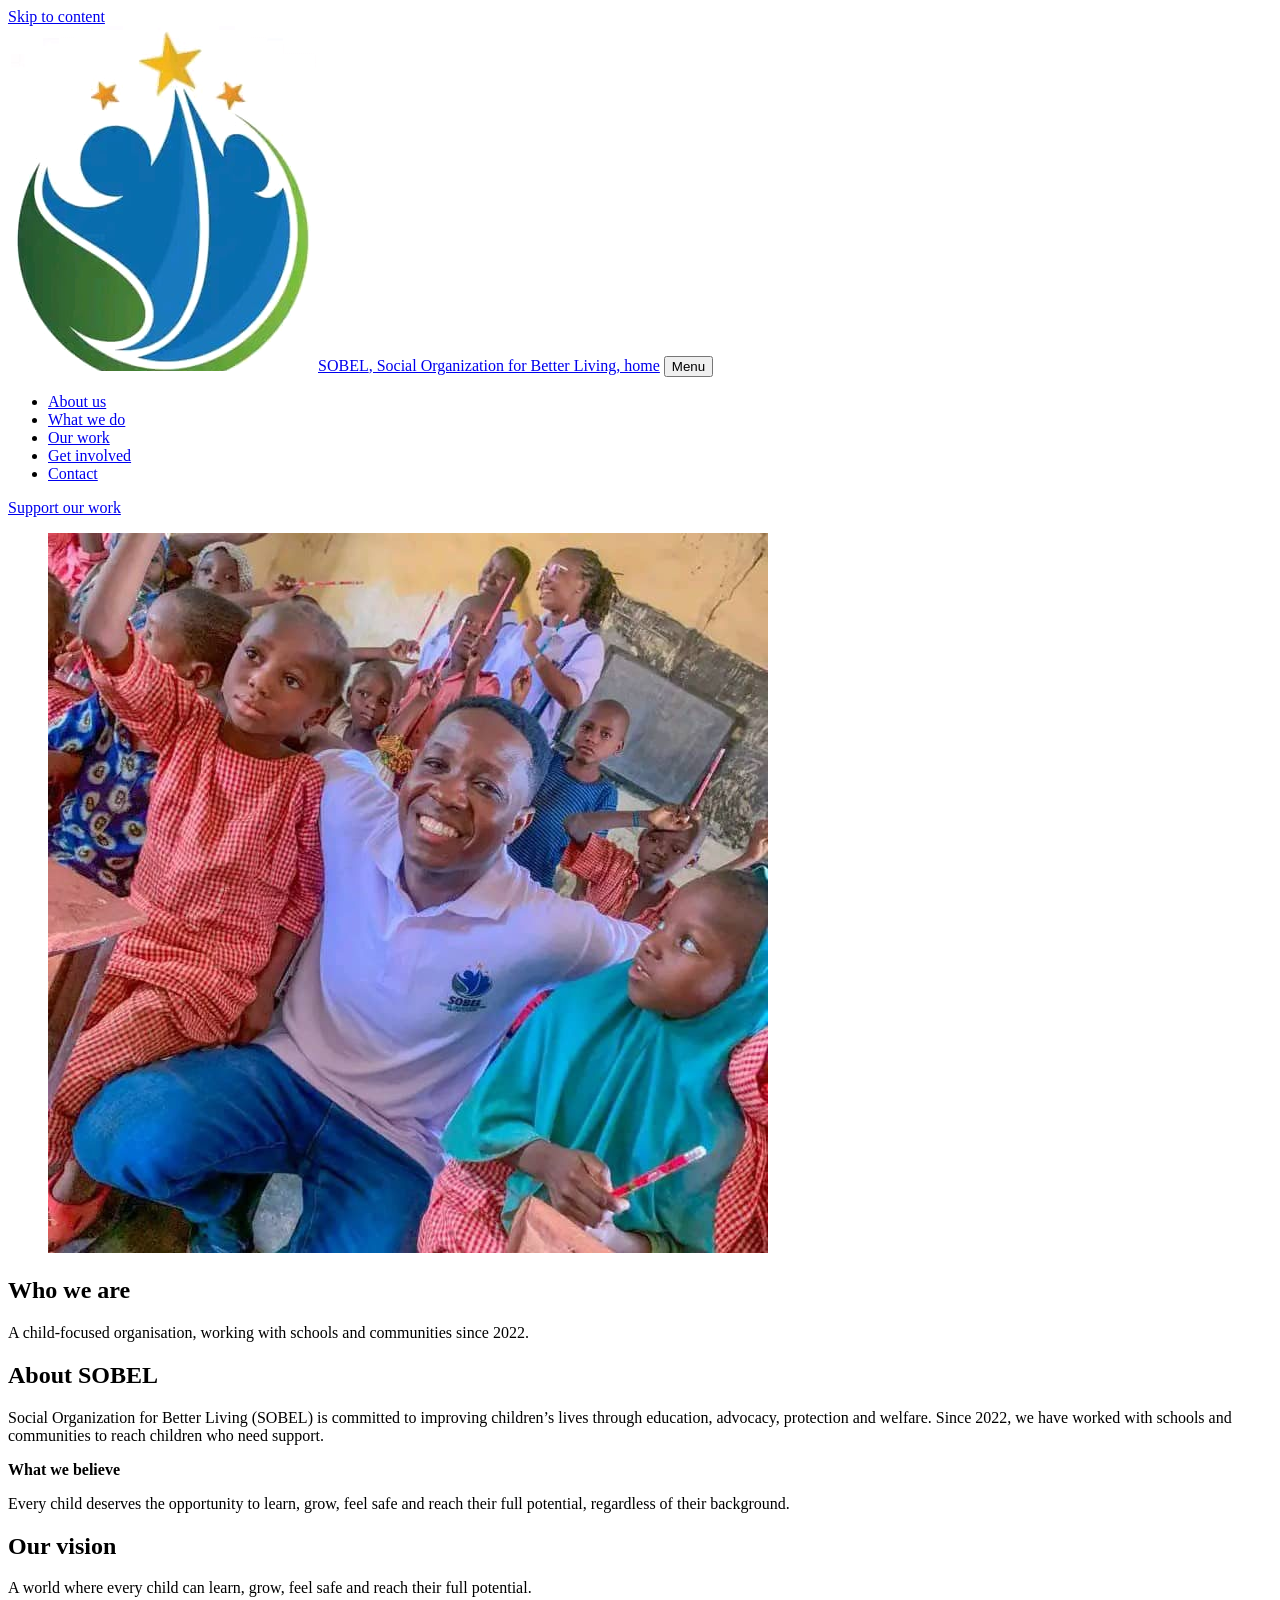
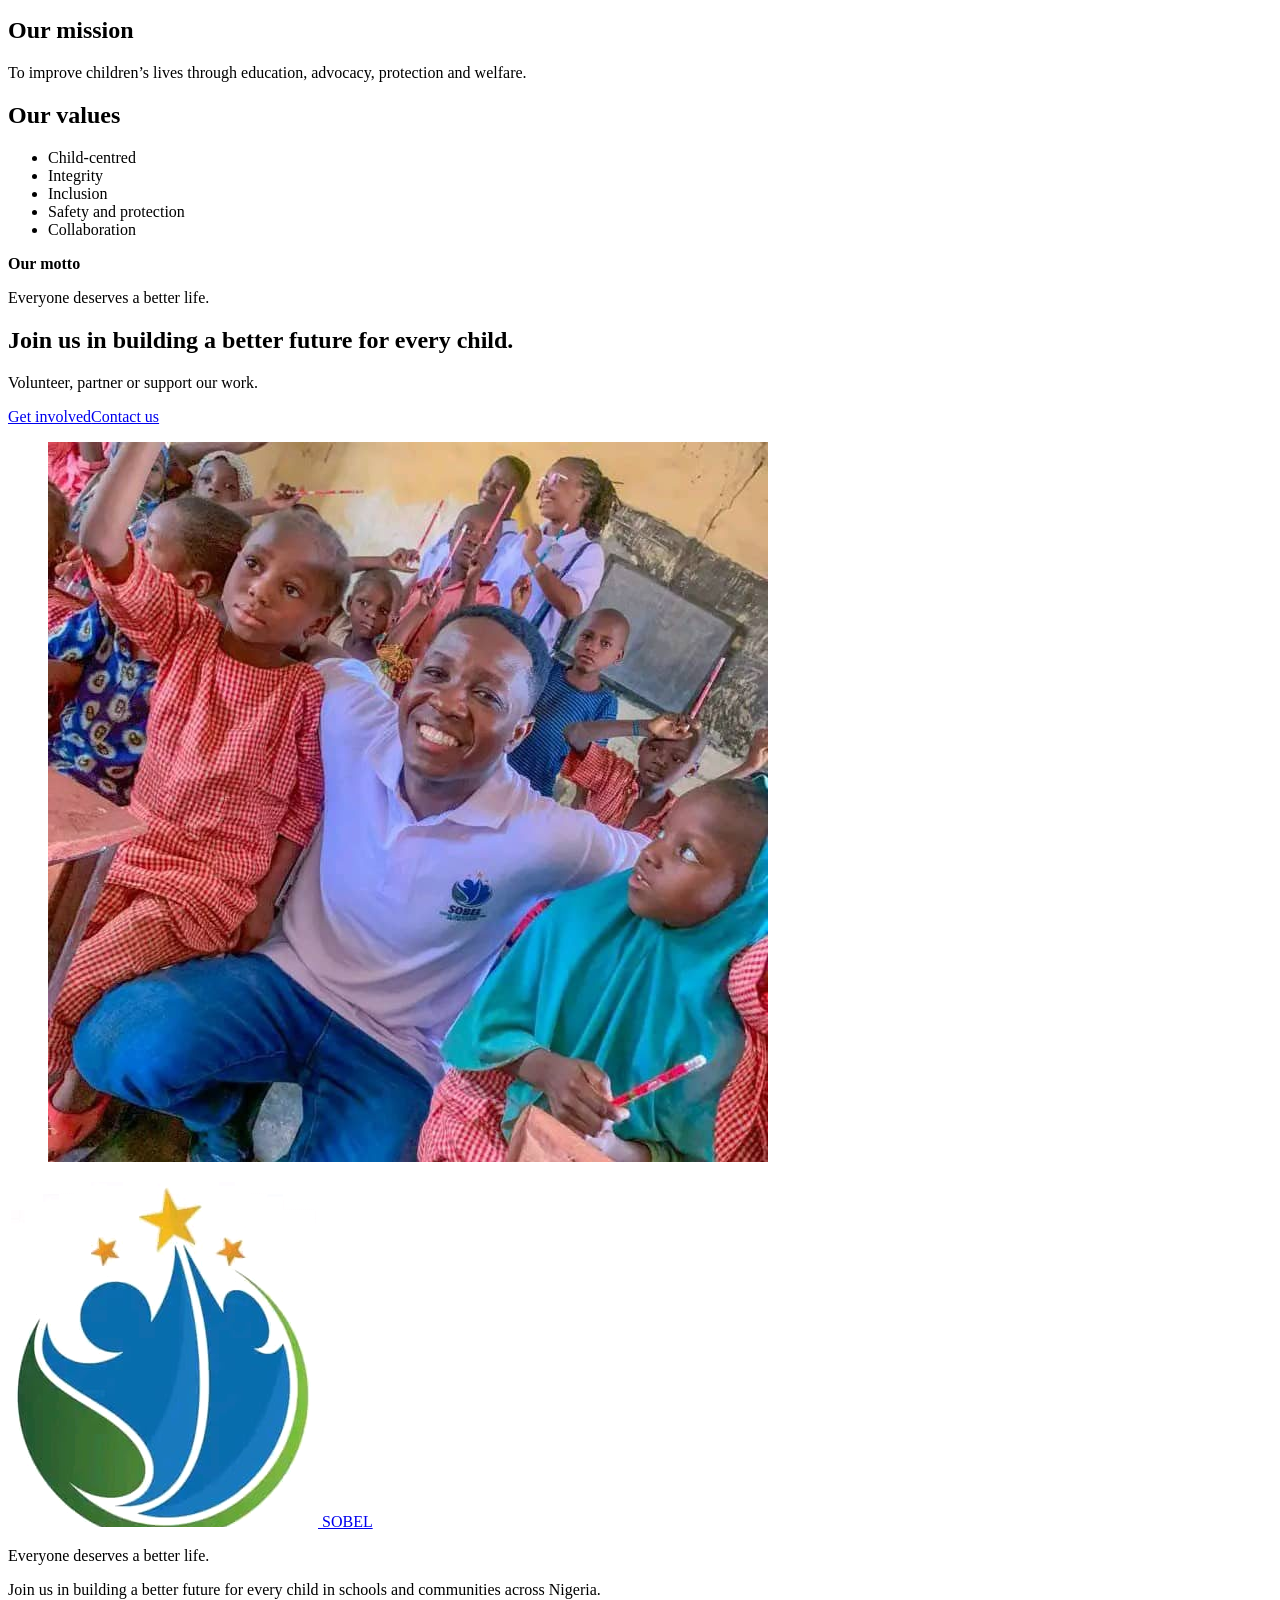
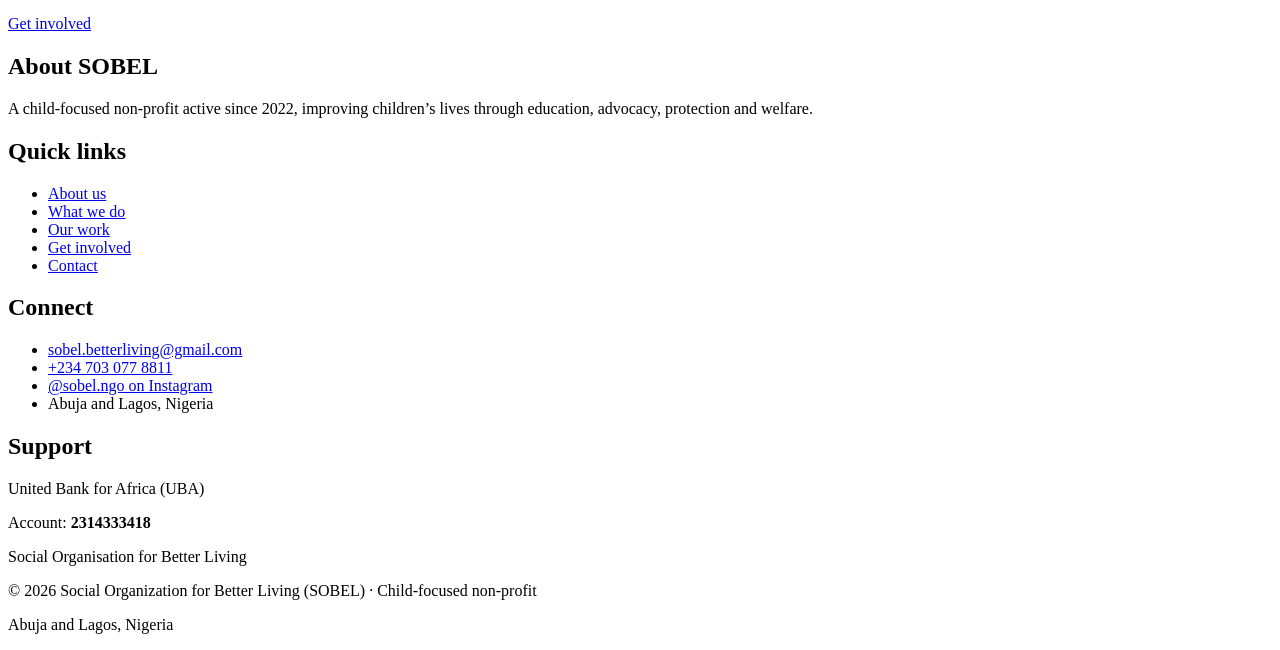
==== about.html @ 2f4adda0 "feat: add core pages (About, What We Do, Our Work)" ====
<!doctype html>
<html lang="en-NG">
<head>
<meta charset="utf-8">
<meta name="viewport" content="width=device-width, initial-scale=1">
<title>About us | SOBEL</title>
<meta name="description" content="Social Organization for Better Living (SOBEL) is a child-focused organisation working with schools and communities in Nigeria since 2022.">
<meta name="theme-color" content="#0B4F8A">
<meta property="og:title" content="About us | SOBEL">
<meta property="og:description" content="Social Organization for Better Living (SOBEL) is a child-focused organisation working with schools and communities in Nigeria since 2022.">
<meta property="og:image" content="assets/img/class-group.jpg">
<link rel="icon" type="image/png" href="assets/img/favicon.png">
<link rel="preconnect" href="https://fonts.googleapis.com">
<link rel="preconnect" href="https://fonts.gstatic.com" crossorigin>
<link rel="stylesheet" href="https://fonts.googleapis.com/css2?family=Montserrat:wght@700;800&family=Poppins:wght@400;500;600&display=swap">
<link rel="stylesheet" href="css/site.css">
<script>document.documentElement.classList.add('js');</script>
</head>
<body>
<a class="skip" href="#main">Skip to content</a>
<header class="site-head">
  <div class="site-head__inner">
    <a class="brand" href="index.html"><img src="assets/img/sobel-mark.png" width="310" height="345" alt=""><span>SOBEL</span><span class="visually-hidden">, Social Organization for Better Living, home</span></a>
    <button class="nav-toggle" type="button" aria-expanded="false" aria-controls="site-nav">Menu</button>
    <nav class="nav" id="site-nav" aria-label="Main">
      <ul><li><a href="about.html" aria-current="page">About us</a></li><li><a href="what-we-do.html">What we do</a></li><li><a href="our-work.html">Our work</a></li><li><a href="get-involved.html">Get involved</a></li><li><a href="contact.html">Contact</a></li></ul>
      <a class="btn btn--small" href="get-involved.html#give">Support our work</a>
    </nav>
  </div>
</header>
<main id="main">
  <section class="frame page-hero page-hero--photo" aria-labelledby="page-h">
    <figure class="page-hero__bg" data-slot="volunteer-pencils"><img src="assets/img/volunteer-pencils.jpg" width="720" height="720" alt="A smiling SOBEL volunteer crouches among pupils holding up pencils in their classroom" style="object-position: 50% 35%" fetchpriority="high"></figure>
    <div class="page-hero__inner">
      <h1 id="page-h">Who we are</h1>
      <p class="lead">A child-focused organisation, working with schools and communities since 2022.</p>
    </div>
  </section>

  <section class="section" aria-labelledby="intro-h">
    <div class="container">
      <h2 id="intro-h" class="visually-hidden">About SOBEL</h2>
      <p class="glow" data-glow>Social Organization for Better Living (SOBEL) is committed to improving children’s lives through education, advocacy, protection and welfare. Since 2022, we have worked with schools and communities to reach children who need support.</p>
    </div>
  </section>

  <section class="frame frame--navy section" aria-labelledby="believe-h">
    <div class="container stack-lg">
      <h2 id="believe-h" class="center" style="font-size: var(--text-title); letter-spacing: 0">What we believe</h2>
      <p class="glow center" data-glow>Every child deserves the opportunity to learn, grow, feel safe and reach their full potential, regardless of their background.</p>
    </div>
  </section>

  <section class="section--tight" aria-label="Vision and mission">
    <div class="frame pair">
      <div class="is-teal"><h2>Our vision</h2><p>A world where every child can learn, grow, feel safe and reach their full potential.</p></div>
      <div class="is-navy"><h2>Our mission</h2><p>To improve children’s lives through education, advocacy, protection and welfare.</p></div>
    </div>
  </section>

  <section class="section" aria-labelledby="values-h">
    <div class="container center">
      <h2 id="values-h">Our values</h2>
      <ul class="values">
        <li>Child-centred</li><li>Integrity</li><li>Inclusion</li><li>Safety and protection</li><li>Collaboration</li>
      </ul>
    </div>
  </section>

  <section class="section" aria-labelledby="motto-h">
    <div class="container stack-lg">
      <h2 id="motto-h" class="center" style="font-size: var(--text-title); letter-spacing: 0">Our motto</h2>
      <p class="glow glow--xl center" data-glow>Everyone deserves a better life.</p>
    </div>
  </section>

  <section class="section--tight" aria-labelledby="join-h">
    <div class="frame frame--white together">
      <div class="together__text">
        <div>
          <h2 id="join-h">Join us in building a better future for every child.</h2>
          <p>Volunteer, partner or support our work.</p>
        </div>
        <div class="actions"><a class="btn" href="get-involved.html">Get involved</a><a class="btn btn--quiet" href="contact.html">Contact us</a></div>
      </div>
      <figure class="together__photo" data-slot="volunteer-pencils"><img src="assets/img/volunteer-pencils.jpg" width="720" height="720" alt="A smiling SOBEL volunteer crouches among pupils holding up pencils in their classroom" style="object-position: 50% 40%" loading="lazy"></figure>
    </div>
  </section>
</main>
<footer class="site-foot">
  <div class="container site-foot__inner">
    <div class="foot__top">
      <div class="foot__brand">
        <a class="brand brand--foot" href="index.html">
          <img src="assets/img/sobel-mark.png" width="310" height="345" alt="" loading="lazy">
          <span>SOBEL</span>
        </a>
        <p class="foot__motto">Everyone deserves a better life.</p>
      </div>
      <div class="foot__cta">
        <p>Join us in building a better future for every child in schools and communities across Nigeria.</p>
        <a class="btn btn--small" href="get-involved.html">Get involved</a>
      </div>
    </div>

    <div class="foot__grid">
      <div class="foot__col">
        <h2>About SOBEL</h2>
        <p>A child-focused non-profit active since 2022, improving children’s lives through education, advocacy, protection and welfare.</p>
      </div>
      <div class="foot__col">
        <h2>Quick links</h2>
        <ul>
          <li><a href="about.html">About us</a></li>
          <li><a href="what-we-do.html">What we do</a></li>
          <li><a href="our-work.html">Our work</a></li>
          <li><a href="get-involved.html">Get involved</a></li>
          <li><a href="contact.html">Contact</a></li>
        </ul>
      </div>
      <div class="foot__col">
        <h2>Connect</h2>
        <ul>
          <li><a href="mailto:sobel.betterliving@gmail.com">sobel.betterliving@gmail.com</a></li>
          <li><a href="https://wa.me/2347030778811">+234 703 077 8811</a></li>
          <li><a href="https://www.instagram.com/sobel.ngo/">@sobel.ngo on Instagram</a></li>
          <li>Abuja and Lagos, Nigeria</li>
        </ul>
      </div>
      <div class="foot__col">
        <h2>Support</h2>
        <p>United Bank for Africa (UBA)</p>
        <p>Account: <strong>2314333418</strong></p>
        <p>Social Organisation for Better Living</p>
      </div>
    </div>

    <div class="foot__bottom">
      <p>© 2026 Social Organization for Better Living (SOBEL) · Child-focused non-profit</p>
      <p>Abuja and Lagos, Nigeria</p>
    </div>
  </div>
</footer>
<script src="js/site.js"></script>
</body>
</html>
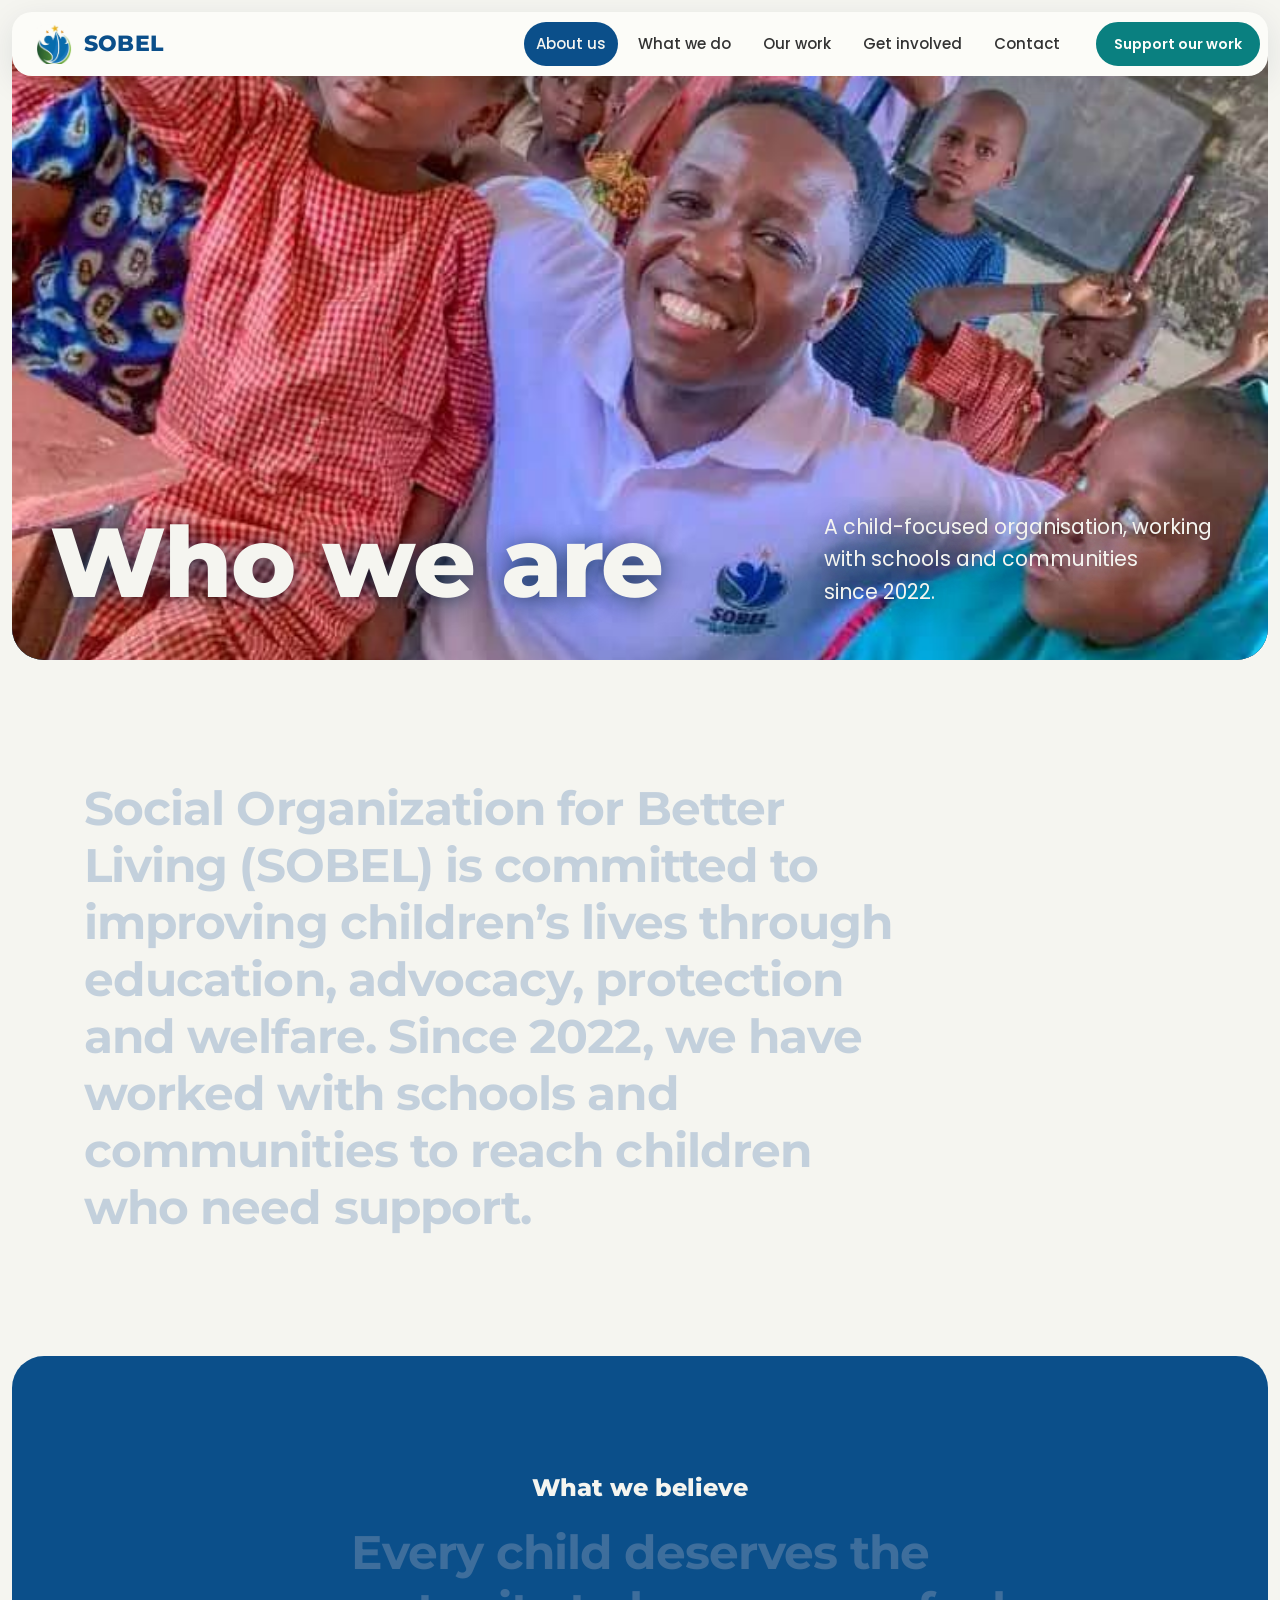
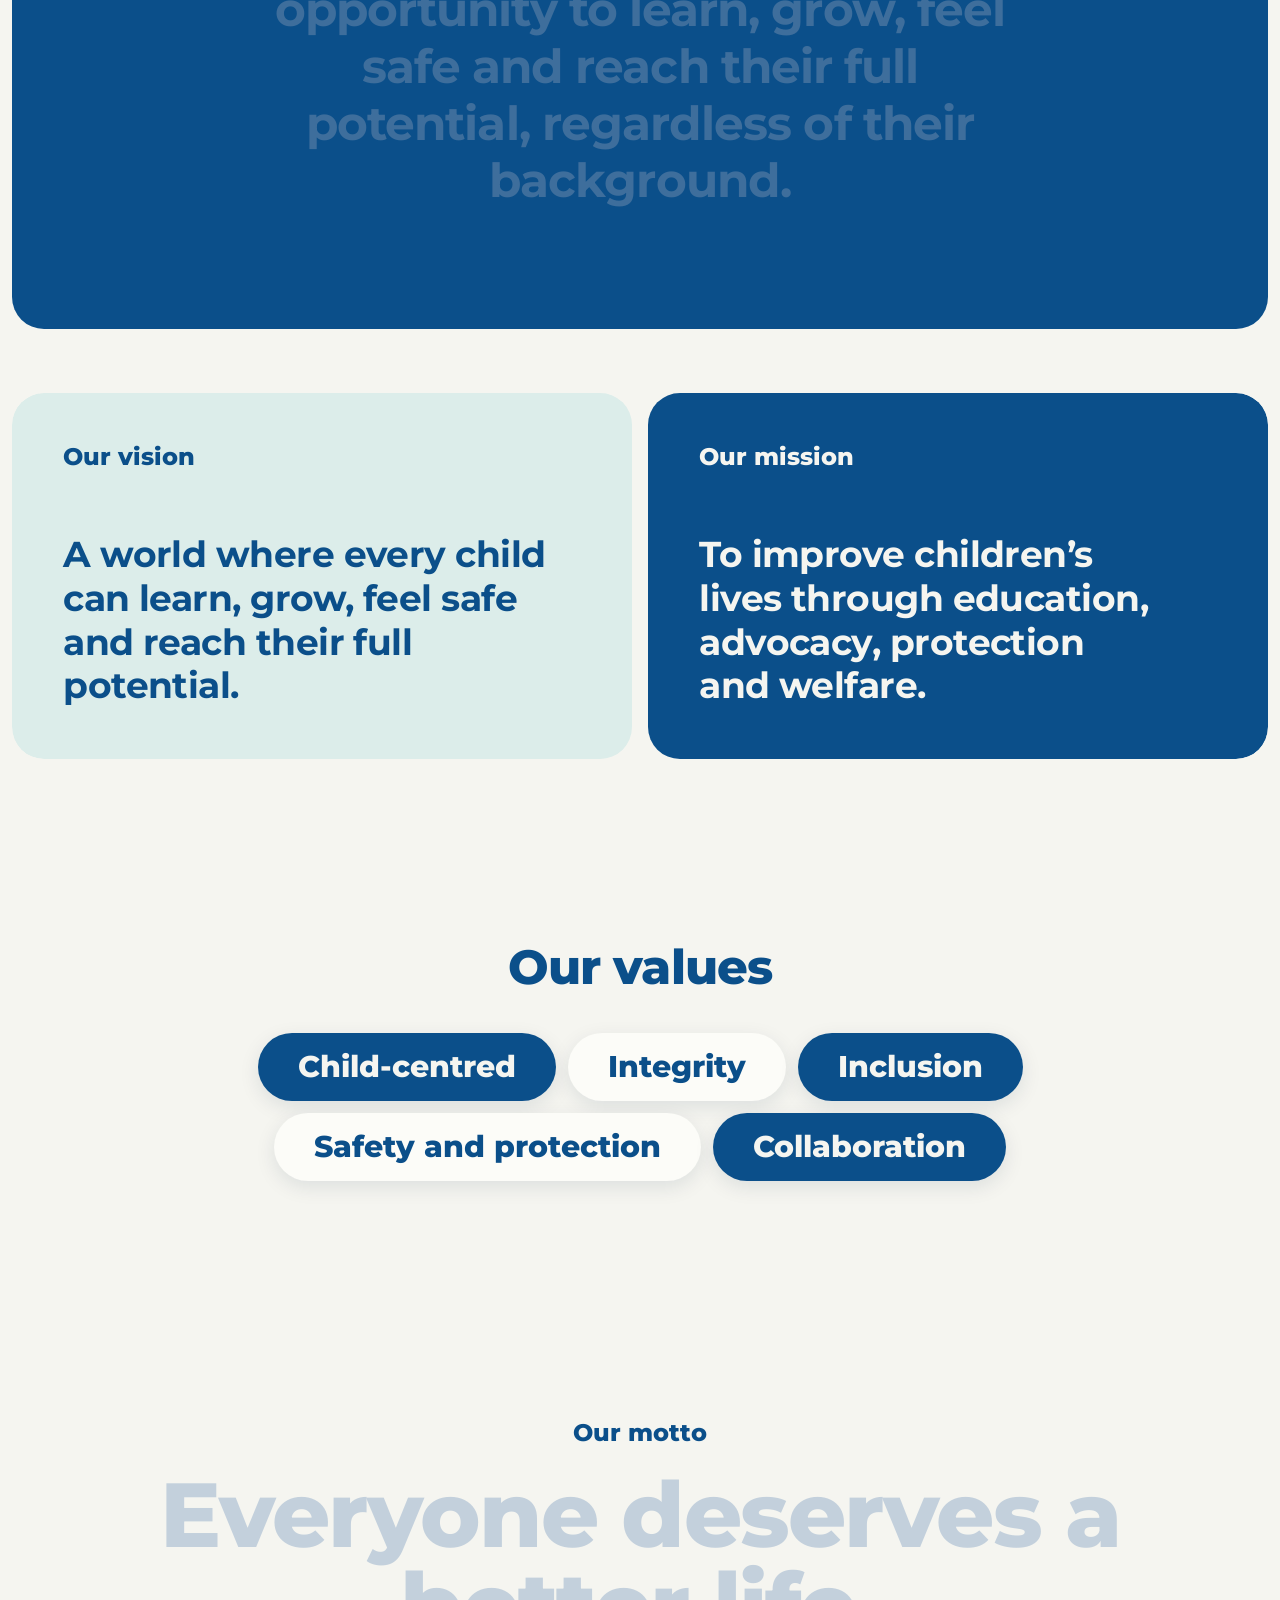
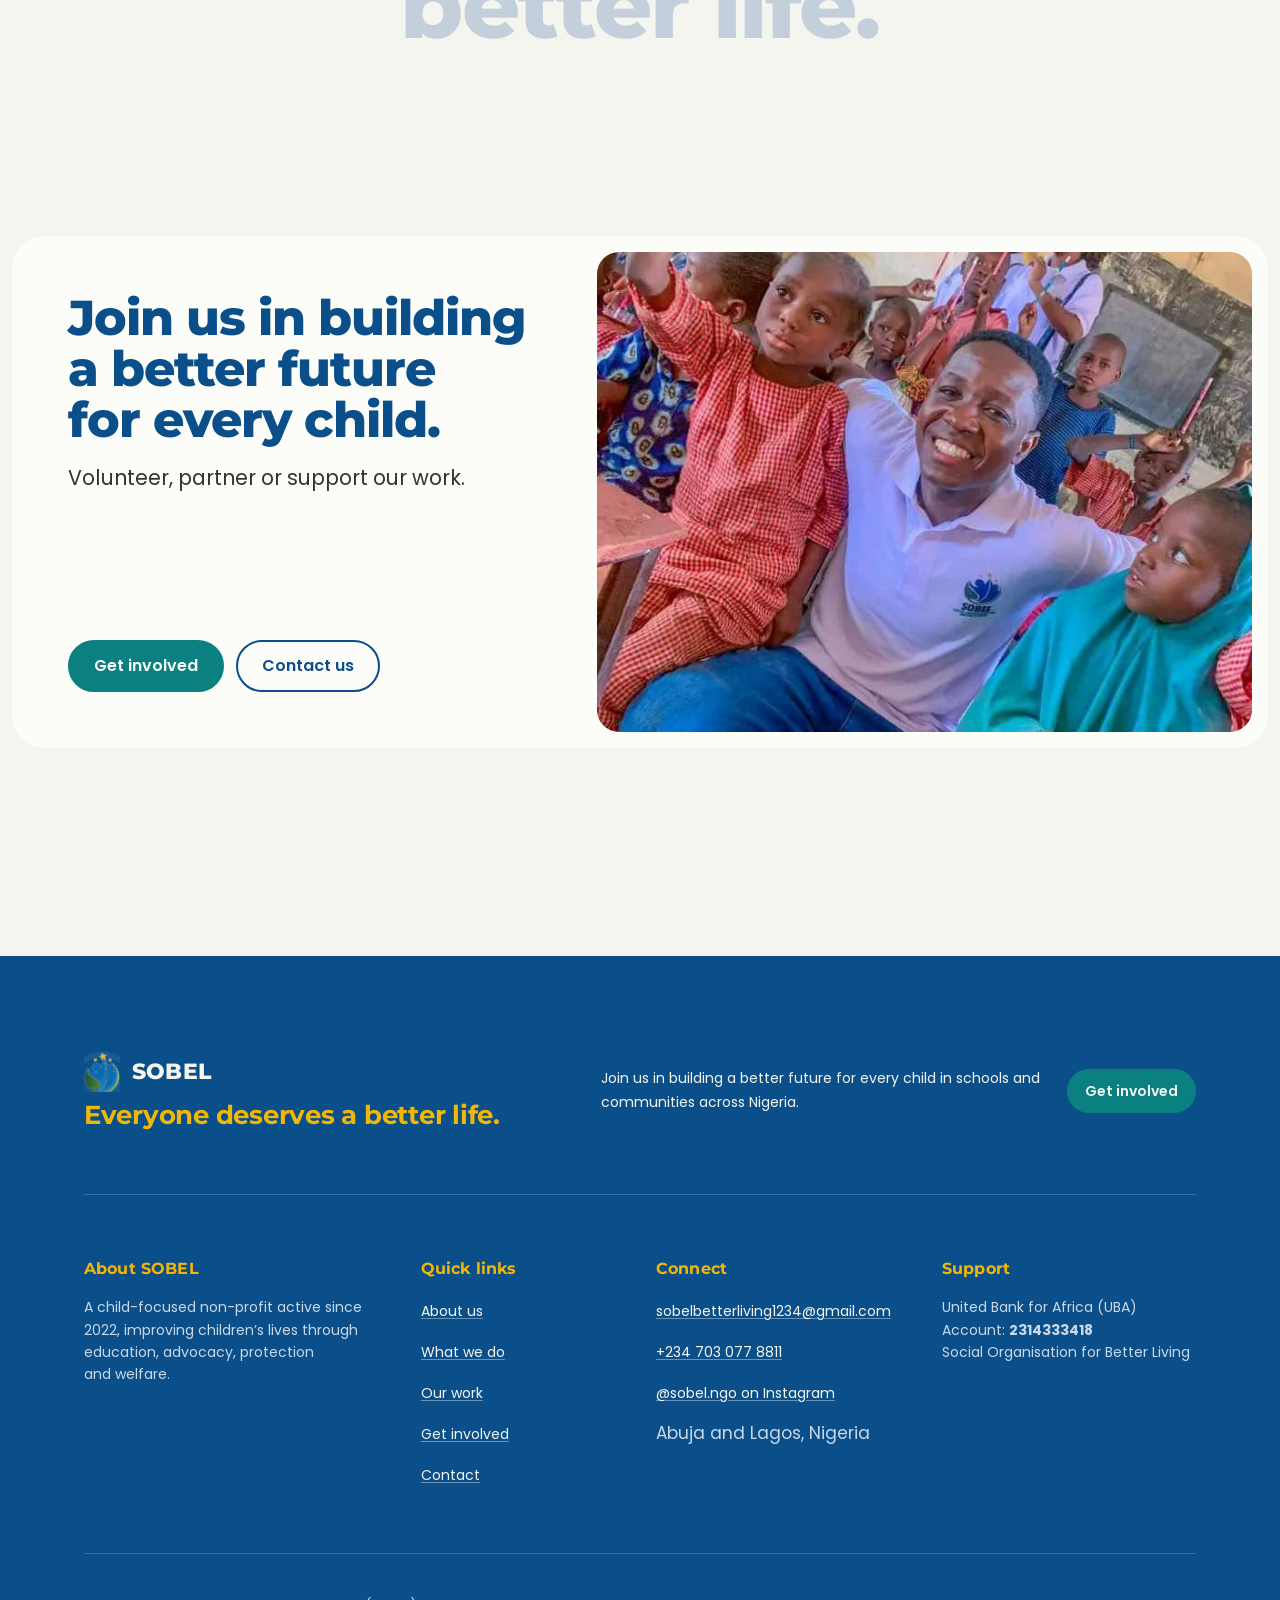
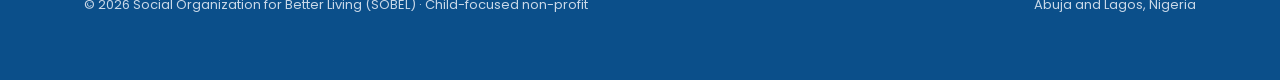
==== commit a4d3dd6d: "chore: update organization contact email to sobelbetterliving1234@gmail.com" ====
--- a/about.html
+++ b/about.html
@@ -121,7 +121,7 @@
       <div class="foot__col">
         <h2>Connect</h2>
         <ul>
-          <li><a href="mailto:sobel.betterliving@gmail.com">sobel.betterliving@gmail.com</a></li>
+          <li><a href="mailto:sobelbetterliving1234@gmail.com">sobelbetterliving1234@gmail.com</a></li>
           <li><a href="https://wa.me/2347030778811">+234 703 077 8811</a></li>
           <li><a href="https://www.instagram.com/sobel.ngo/">@sobel.ngo on Instagram</a></li>
           <li>Abuja and Lagos, Nigeria</li>
--- a/css/site.css
+++ b/css/site.css
@@ -0,0 +1,407 @@
+/* Hallmark · shape: framed panels, a full-bleed photo hero under a giant SOBEL wordmark, after conwest.com · genre: editorial · theme: custom · brand: SOBEL (supplied by the client) · job: join · idea: "The children SOBEL serves, framed in big rounded panels, with SOBEL's words lighting up as you read them." · vibe: "warm, hopeful, bold, rounded panels, words that light up"
+ * paper: #F5F5F0 cream (client) · accent: #0A8080 teal (client) · heads: #0B4F8A navy (client) · display: Montserrat 800 (client) · body: Poppins 400 (client) · hero: the class photograph edge to edge in a rounded frame, the SOBEL wordmark across its top, the motto stacked bottom left with its sentence and two actions · nav: floating glass pill, logo mark and wordmark, five links, one teal action · footer: navy, contacts and links over the SOBEL wordmark set the full width · imagery: the client's own outreach photographs · signature: the motto and belief lighting up word by word as you scroll, and photo cards rising over the four areas of work
+ * axes: light/grotesk-heavy/chromatic-teal · posture: brand-locked · contrast: pass · fold: pass · v2.0.0 */
+/* Hallmark · pre-emit critique: P3 H4 E3 S4 R3 V4 · weakest: E, motion now carries the page; every moving piece has a still fallback under reduced motion and without script */
+/* waive 42: the client's content pack fixes six pages, so the nav carries five links and one action · waive 65: cream ground is the client's supplied brand colour · waive fonts: Montserrat and Poppins are the client's supplied brand faces · waive reveal-count: the client asked for conwest.com's scroll motion, so the page has a word reveal and a parallax rise */
+@import url("./tokens.css");
+@import url("./base.css");
+
+/* ---------- Intro loading animation: spelling SOBEL ---------- */
+.intro-curtain { position: fixed; inset: 0; z-index: var(--z-modal, 9999); display: flex; align-items: center; justify-content: center; background: var(--color-head); color: var(--color-cream-on-navy); opacity: 1; visibility: visible; cursor: pointer; animation: introCurtainDismiss 0.45s var(--ease-out) 1.5s forwards; }
+.intro-curtain.is-done { opacity: 0 !important; visibility: hidden !important; pointer-events: none !important; transition: opacity var(--dur-short) var(--ease-out), visibility var(--dur-short) var(--ease-out); }
+.intro-curtain__content { text-align: center; padding: var(--space-lg); width: 100%; max-width: 640px; margin-inline: auto; }
+.intro-curtain__mark { width: min(85vw, 560px); margin-inline: auto; }
+.intro-wordmark { display: block; width: 100%; height: auto; overflow: visible; color: var(--color-cream-on-navy); }
+.intro-wordmark text { font-family: var(--font-display); font-weight: 800; font-size: 100px; letter-spacing: -3px; fill: currentColor; }
+.intro-letter { opacity: 0; animation: introSpell 0.28s var(--ease-out) forwards; animation-delay: calc(0.08s + var(--i) * 0.14s); }
+.intro-curtain__motto { margin-top: var(--space-md); font-family: var(--font-body); font-weight: 500; font-size: clamp(0.95rem, 1.1vw + 0.5rem, 1.25rem); line-height: 1.4; color: var(--color-gold); letter-spacing: 0.02em; opacity: 0; transform: translateY(8px); animation: introFade 0.45s var(--ease-out) forwards; animation-delay: 0.88s; }
+.intro-curtain__line { width: 44px; height: 3px; margin: var(--space-md) auto 0; background: var(--color-accent); border-radius: var(--radius-pill); opacity: 0; transform: scaleX(0); animation: introLine 0.4s var(--ease-out) forwards; animation-delay: 1.02s; }
+@keyframes introSpell { to { opacity: 1; } }
+@keyframes introFade { to { opacity: 1; transform: translateY(0); } }
+@keyframes introLine { to { opacity: 1; transform: scaleX(1); } }
+@keyframes introCurtainDismiss { 0% { opacity: 1; visibility: visible; } 99% { opacity: 0; visibility: visible; } 100% { opacity: 0; visibility: hidden; pointer-events: none; } }
+@media (prefers-reduced-motion: reduce) { .intro-curtain { display: none !important; } }
+html:not(.js) .intro-curtain { display: none !important; }
+
+/* ---------- Base ---------- */
+body { font-size: 1.0625rem; line-height: 1.7; }
+h1, h2, h3 { color: var(--color-head); font-weight: 800; letter-spacing: var(--tracking-display); line-height: 1.04; }
+h1 { font-size: var(--text-display); }
+h2 { font-size: var(--text-section); }
+h3 { font-size: var(--text-title); letter-spacing: -0.01em; line-height: 1.2; }
+.lead { font-size: var(--text-lead); line-height: 1.6; max-width: 40ch; }
+.muted { color: var(--color-muted); }
+a { color: var(--color-head); }
+a:hover { color: var(--color-accent-2); }
+main { display: block; }
+.section { padding-block: var(--section-gap-s); }
+.section--tight { padding-block: var(--space-2xl); }
+.stack > * + * { margin-top: var(--space-md); }
+.stack-lg > * + * { margin-top: var(--space-lg); }
+.center { text-align: center; margin-inline: auto; }
+
+/* A framed panel: inset from the screen edge, big rounded corners */
+.frame { margin-inline: var(--frame); border-radius: var(--radius-panel); overflow: hidden; position: relative; }
+.frame--navy { background: var(--color-head); color: var(--color-cream-on-navy); }
+.frame--teal { background: var(--color-teal-panel); }
+.frame--white { background: var(--color-paper-2); }
+.frame--navy h1, .frame--navy h2, .frame--navy h3 { color: var(--color-cream-on-navy); }
+.frame--navy p { color: var(--color-soft-on-navy); }
+
+/* ---------- Skip link ---------- */
+.skip { position: absolute; left: var(--space-md); top: calc(-1 * var(--space-3xl)); z-index: var(--z-toast); padding: var(--space-xs) var(--space-md); background: var(--color-head); color: var(--color-paper); border-radius: 8px; }
+.skip:focus-visible { top: var(--space-md); }
+
+/* ---------- Buttons ---------- */
+.btn { display: inline-flex; align-items: center; justify-content: center; gap: var(--space-xs); min-height: 52px; padding: 0 var(--space-lg); border: 2px solid var(--color-accent); border-radius: var(--radius-pill); background: var(--color-accent); color: var(--color-accent-ink); font: 600 var(--text-md)/1 var(--font-body); white-space: nowrap; text-decoration: none; cursor: pointer; transition: background-color var(--dur-short) var(--ease-out), border-color var(--dur-short) var(--ease-out), color var(--dur-short) var(--ease-out), transform var(--dur-micro) var(--ease-out); }
+.btn:hover { background: var(--color-accent-2); border-color: var(--color-accent-2); color: var(--color-accent-ink); }
+.btn:active { transform: translateY(1px); }
+.btn:focus-visible { outline: 3px solid var(--color-focus); outline-offset: 3px; }
+.btn:disabled, .btn[aria-disabled="true"] { opacity: 0.55; cursor: not-allowed; transform: none; }
+.btn[aria-busy="true"] { cursor: progress; }
+.btn--quiet { background: transparent; color: var(--color-head); border-color: var(--color-head); }
+.btn--quiet:hover { background: var(--color-head); border-color: var(--color-head); color: var(--color-paper); }
+.btn--light { background: transparent; color: var(--color-cream-on-navy); border-color: var(--color-cream-on-navy); }
+.btn--light:hover { background: var(--color-cream-on-navy); border-color: var(--color-cream-on-navy); color: var(--color-head); }
+.frame--navy .btn:focus-visible, .hero .btn:focus-visible, .page-hero .btn:focus-visible { outline-color: var(--color-gold); }
+.btn--small { min-height: 44px; padding: 0 var(--space-md); font-size: var(--text-sm); }
+.actions { display: flex; flex-wrap: wrap; gap: var(--space-sm); }
+
+.link { font-weight: 600; color: var(--color-head); text-decoration: underline; text-decoration-color: var(--color-accent); text-decoration-thickness: 2px; text-underline-offset: 0.3em; transition: color var(--dur-short) var(--ease-out); }
+.link:hover { color: var(--color-accent-2); }
+.link:focus-visible { outline: 3px solid var(--color-focus); outline-offset: 3px; border-radius: 4px; }
+.frame--navy .link { color: var(--color-cream-on-navy); text-decoration-color: var(--color-gold); }
+.frame--navy .link:hover { color: var(--color-gold); }
+.frame--navy .link:focus-visible { outline-color: var(--color-gold); }
+
+/* ---------- Chips ---------- */
+.chips { display: flex; flex-wrap: wrap; gap: var(--space-xs); margin: 0; padding: 0; list-style: none; }
+.chips li { display: inline-flex; align-items: center; min-height: 30px; padding: 0 var(--space-sm); border-radius: var(--radius-pill); background: var(--color-chip); color: var(--color-head); font-size: var(--text-xs); font-weight: 500; line-height: 1; }
+.chips li.is-now { background: var(--color-gold); color: var(--color-head); font-weight: 600; }
+.chips--line li { background: transparent; border: 1px solid currentColor; color: inherit; }
+
+/* ---------- Floating nav ---------- */
+.site-head { position: fixed; top: var(--frame); left: var(--frame); right: var(--frame); z-index: var(--z-sticky-nav); }
+.site-head__inner { display: flex; align-items: center; justify-content: space-between; gap: var(--space-md); max-width: calc(var(--container) + 2 * var(--space-lg)); margin-inline: auto; min-height: var(--nav-h); padding: var(--space-xs) var(--space-xs) var(--space-xs) var(--space-lg); background: var(--color-paper-2); border-radius: 20px; box-shadow: 0 8px 30px var(--color-shadow); }
+.brand { display: inline-flex; align-items: center; gap: var(--space-sm); text-decoration: none; color: var(--color-head); border-radius: 8px; }
+.brand img { width: 36px; height: auto; }
+.brand span { font: 800 1.375rem/1 var(--font-display); letter-spacing: 0.01em; }
+.brand:hover { color: var(--color-head); }
+.brand:focus-visible { outline: 3px solid var(--color-focus); outline-offset: 4px; }
+.nav-toggle { display: none; min-height: 44px; padding: 0 var(--space-md); border: 0; border-radius: var(--radius-pill); background: var(--color-head); color: var(--color-paper); font: 600 var(--text-sm)/1 var(--font-body); cursor: pointer; transition: background-color var(--dur-short) var(--ease-out); }
+.nav-toggle:hover { background: var(--color-head-2); }
+.nav-toggle:active { transform: translateY(1px); }
+.nav-toggle:focus-visible { outline: 3px solid var(--color-focus); outline-offset: 3px; }
+.nav { display: flex; align-items: center; gap: var(--space-lg); }
+.nav ul { display: flex; gap: var(--space-xs); margin: 0; padding: 0; list-style: none; }
+.nav ul a { display: inline-flex; align-items: center; min-height: 44px; padding: 0 var(--space-sm); border-radius: var(--radius-pill); font-size: 0.9375rem; font-weight: 500; color: var(--color-ink); text-decoration: none; transition: background-color var(--dur-short) var(--ease-out), color var(--dur-short) var(--ease-out); }
+.nav ul a:hover { background: var(--color-paper-3); color: var(--color-head); }
+.nav a[aria-current="page"] { background: var(--color-head); color: var(--color-paper); }
+.nav ul a:focus-visible { outline: 3px solid var(--color-focus); outline-offset: 2px; }
+
+@media (max-width: 64rem) {
+  .js .nav-toggle { display: inline-flex; align-items: center; }
+  .site-head__inner { flex-wrap: wrap; padding-left: var(--space-md); }
+  .nav { flex-basis: 100%; flex-direction: column; align-items: stretch; gap: var(--space-md); padding: var(--space-xs) var(--space-xs) var(--space-md); }
+  .nav ul { flex-direction: column; gap: var(--space-2xs); }
+  .nav ul a { display: flex; min-height: 52px; padding: 0 var(--space-md); font: 700 var(--text-xl)/1 var(--font-display); color: var(--color-head); }
+  .js .nav:not(.is-open) { display: none; }
+}
+
+/* ---------- Giant wordmark (SVG text sized to its box) ---------- */
+.wordmark { display: block; width: 100%; height: auto; overflow: visible; }
+.wordmark text { font-family: var(--font-display); font-weight: 800; font-size: 100px; letter-spacing: -3px; fill: currentColor; }
+
+/* ---------- Home hero ---------- */
+.hero { margin-top: calc(var(--frame) + var(--nav-h) + var(--space-sm)); min-height: clamp(520px, 82svh, 800px); display: flex; flex-direction: column; justify-content: flex-end; color: var(--color-cream-on-navy); background: var(--color-head); }
+.hero__bg { position: absolute; inset: 0; margin: 0; }
+.hero__bg img { width: 100%; height: 100%; object-fit: cover; object-position: 50% 60%; }
+.hero::after { content: ""; position: absolute; inset: 0; background: linear-gradient(to top, var(--color-scrim) 0%, var(--color-scrim) 30%, var(--color-scrim-mid) 62%, var(--color-scrim-0) 85%); pointer-events: none; }
+.hero__bottom { position: relative; z-index: var(--z-raised); padding-inline: clamp(var(--space-md), 3vw, var(--space-2xl)); }
+.hero__bottom { display: grid; grid-template-columns: minmax(0, 1fr); gap: var(--space-lg); padding-top: var(--space-3xl); padding-bottom: clamp(var(--space-lg), 4vw, var(--space-2xl)); align-items: end; }
+.hero h1 { color: var(--color-cream-on-navy); font-size: clamp(2.5rem, 4.4vw + 0.6rem, 5rem); line-height: 0.98; }
+.hero h1 span { display: block; }
+.hero .lead { color: var(--color-cream-on-navy); }
+.hero h1, .hero .lead, .page-hero h1, .page-hero .lead { text-shadow: 0 2px 24px var(--color-scrim); }
+.hero__aside { display: flex; flex-direction: column; gap: var(--space-lg); }
+.hero .btn--quiet { background: transparent; color: var(--color-cream-on-navy); border-color: var(--color-cream-on-navy); }
+.hero .btn--quiet:hover { background: var(--color-cream-on-navy); color: var(--color-head); }
+@media (min-width: 60rem) { .hero__bottom { grid-template-columns: minmax(0, 7fr) minmax(0, 4fr); gap: var(--space-2xl); } }
+
+/* ---------- Inner page hero ---------- */
+.page-hero { margin-top: var(--frame); min-height: clamp(460px, 72svh, 720px); display: flex; align-items: flex-end; background: var(--color-head); color: var(--color-cream-on-navy); }
+.page-hero__bg { position: absolute; inset: 0; margin: 0; }
+.page-hero__bg img { width: 100%; height: 100%; object-fit: cover; }
+.page-hero--photo::after { content: ""; position: absolute; inset: 0; background: linear-gradient(to top, var(--color-scrim) 0%, var(--color-scrim-mid) 55%, var(--color-scrim-0) 85%); pointer-events: none; }
+.page-hero__inner { position: relative; z-index: var(--z-raised); width: 100%; padding: calc(var(--nav-h) + var(--space-2xl)) clamp(var(--space-md), 3vw, var(--space-2xl)) clamp(var(--space-lg), 4vw, var(--space-2xl)); display: grid; grid-template-columns: minmax(0, 1fr); gap: var(--space-lg); align-items: end; }
+.page-hero h1 { color: var(--color-cream-on-navy); font-size: clamp(3rem, 7vw + 0.5rem, 7.5rem); line-height: 0.95; }
+.page-hero .lead { color: var(--color-cream-on-navy); }
+@media (min-width: 60rem) { .page-hero__inner { grid-template-columns: minmax(0, 7fr) minmax(0, 4fr); gap: var(--space-2xl); } }
+
+/* ---------- Mobile Header & Hero Adjustments (< 48rem) ---------- */
+@media (max-width: 48rem) {
+  :root {
+    --frame: 8px;
+    --nav-h: 56px;
+  }
+
+  .site-head__inner {
+    border-radius: 16px;
+  }
+  .brand img {
+    width: 30px;
+  }
+  .brand span {
+    font-size: 1.2rem;
+  }
+
+  /* Home hero on mobile: compact, punchy, doesn't overwhelm the viewport */
+  .hero {
+    margin-top: calc(var(--frame) + var(--nav-h) + var(--space-xs));
+    min-height: clamp(380px, 54svh, 480px);
+    border-radius: 20px;
+  }
+  .hero__bottom {
+    padding-top: var(--space-lg);
+    padding-bottom: var(--space-lg);
+    gap: var(--space-md);
+  }
+  .hero h1 {
+    font-size: clamp(1.85rem, 7.5vw, 2.6rem);
+    line-height: 1.05;
+  }
+  .hero .lead {
+    font-size: 0.95rem;
+    line-height: 1.5;
+  }
+  .hero__aside {
+    gap: var(--space-md);
+  }
+  .hero .btn {
+    min-height: 46px;
+    padding: 0 var(--space-md);
+    font-size: var(--text-sm);
+  }
+
+  /* Inner page hero on mobile: elegant, concise, content immediately accessible */
+  .page-hero {
+    min-height: clamp(240px, 32svh, 320px);
+    border-radius: 20px;
+  }
+  .page-hero:not(.page-hero--photo) {
+    min-height: auto;
+  }
+  .page-hero__inner {
+    padding-top: calc(var(--nav-h) + var(--space-md));
+    padding-bottom: var(--space-md);
+    padding-inline: var(--space-md);
+    gap: var(--space-sm);
+  }
+  .page-hero h1 {
+    font-size: clamp(1.75rem, 6.5vw, 2.4rem);
+    line-height: 1.05;
+  }
+  .page-hero .lead {
+    font-size: 0.9375rem;
+    line-height: 1.5;
+  }
+}
+
+/* ---------- Words that light up as you scroll ---------- */
+.glow { font: 700 clamp(1.6rem, 2.4vw + 1rem, 3.4rem)/1.22 var(--font-display); letter-spacing: -0.02em; color: var(--color-head); max-width: 26ch; text-wrap: pretty; }
+.glow--xl { font-size: clamp(2.6rem, 6.5vw + 0.5rem, 7rem); line-height: 1; font-weight: 800; max-width: none; }
+.glow.center { max-width: 24ch; }
+.js .glow[data-glow] .w { color: var(--color-head-dim); transition: color var(--dur-long) var(--ease-out); }
+.js .glow[data-glow] .w.is-lit { color: var(--color-head); }
+.frame--navy .glow { color: var(--color-cream-on-navy); }
+.js .frame--navy .glow[data-glow] .w { color: var(--color-dim-on-navy); }
+.js .frame--navy .glow[data-glow] .w.is-lit { color: var(--color-cream-on-navy); }
+
+/* ---------- Big words with photos rising over them ---------- */
+.rise { position: relative; padding-block: var(--section-gap-s); }
+.rise__words { position: sticky; top: 30svh; margin: 0; padding: 0; list-style: none; text-align: center; }
+.rise__words li { display: inline; font: 800 clamp(2.6rem, 7.5vw + 0.5rem, 8.5rem)/1.02 var(--font-display); letter-spacing: -0.03em; color: var(--color-head); }
+.rise__words li + li::before { content: " "; }
+.rise__words li:nth-child(even) { color: var(--color-accent); }
+.rise__cards { position: relative; z-index: var(--z-raised); display: grid; grid-template-columns: repeat(3, minmax(0, 1fr)); gap: var(--gap-columns); align-items: start; margin-top: var(--space-3xl); }
+.rise__cards figure { margin: 0; aspect-ratio: 3 / 4; border-radius: var(--radius-card); box-shadow: 0 20px 50px var(--color-shadow); will-change: transform; }
+.rise__cards figure:nth-child(2) { margin-top: var(--space-4xl); }
+.rise__cards figure:nth-child(3) { margin-top: var(--space-2xl); }
+@media (max-width: 48rem) { .rise__words { position: static; } .rise__cards { grid-template-columns: repeat(2, minmax(0, 1fr)); margin-top: var(--space-xl); } .rise__cards figure:nth-child(3) { display: none; } .rise__cards figure:nth-child(2) { margin-top: var(--space-2xl); } }
+
+/* ---------- Photo cards (focus areas, ways in) ---------- */
+.cards { display: grid; grid-template-columns: minmax(0, 1fr); gap: var(--space-md); margin: var(--space-xl) 0 0; padding: 0; list-style: none; }
+@media (min-width: 40rem) { .cards { grid-template-columns: repeat(2, minmax(0, 1fr)); } }
+@media (min-width: 72rem) { .cards--4 { grid-template-columns: repeat(4, minmax(0, 1fr)); } }
+.pcard { position: relative; display: flex; flex-direction: column; justify-content: space-between; min-height: 440px; padding: var(--space-md); border-radius: var(--radius-card); overflow: hidden; color: var(--color-cream-on-navy); text-decoration: none; background: var(--color-head); isolation: isolate; }
+.pcard img { position: absolute; inset: 0; width: 100%; height: 100%; object-fit: cover; z-index: -2; }
+.pcard::after { content: ""; position: absolute; inset: 0; z-index: -1; background: linear-gradient(to top, var(--color-scrim) 0%, var(--color-scrim-0) 55%); }
+.pcard__foot { display: flex; align-items: flex-end; justify-content: space-between; gap: var(--space-md); }
+.pcard h3 { color: var(--color-cream-on-navy); font-size: clamp(1.75rem, 1.5vw + 1.1rem, 2.25rem); }
+.pcard p { color: var(--color-cream-on-navy); font-size: var(--text-sm); margin-top: var(--space-2xs); }
+.pcard__go { flex: none; display: grid; place-items: center; width: 44px; height: 44px; border-radius: 50%; background: var(--color-cream-on-navy); color: var(--color-head); transition: background-color var(--dur-short) var(--ease-out), transform var(--dur-short) var(--ease-out); }
+.pcard__go svg { width: 18px; height: 18px; }
+.pcard:hover { color: var(--color-cream-on-navy); box-shadow: 0 16px 40px var(--color-shadow); }
+/* .pcard image stays still */
+.pcard:hover .pcard__go { background: var(--color-gold); transform: translateX(3px); }
+.pcard:focus-visible { outline: 3px solid var(--color-focus); outline-offset: 3px; }
+.pcard:active .pcard__go { transform: translateX(1px); }
+
+/* ---------- Split panel: photo and words ---------- */
+.split { display: grid; grid-template-columns: minmax(0, 1fr); gap: var(--space-xl); padding: clamp(var(--space-md), 3vw, var(--space-2xl)); align-items: center; }
+.split__photo { margin: 0; aspect-ratio: 4 / 5; border-radius: var(--radius-card); }
+.split__text { padding: var(--space-md) 0; }
+.split__text h2 { font-size: var(--text-title); letter-spacing: 0; margin-bottom: var(--space-lg); }
+@media (min-width: 60rem) { .split { grid-template-columns: minmax(0, 5fr) minmax(0, 7fr); gap: var(--space-3xl); } .split--flip .split__photo { order: 2; } .split__text { padding: var(--space-xl) var(--space-xl) var(--space-xl) 0; } .split--flip .split__text { padding: var(--space-xl) 0 var(--space-xl) var(--space-xl); } }
+
+/* ---------- Feature card (current programme) ---------- */
+.feature { padding: clamp(var(--space-lg), 5vw, var(--space-3xl)); min-height: 520px; display: flex; flex-direction: column; justify-content: space-between; gap: var(--space-2xl); }
+.feature h2 { font-size: clamp(2.4rem, 5vw + 0.5rem, 5.5rem); line-height: 0.98; max-width: 14ch; }
+.feature__foot { display: grid; grid-template-columns: minmax(0, 1fr); gap: var(--space-lg); align-items: end; }
+.feature__foot p { font-size: var(--text-lead); max-width: 54ch; }
+@media (min-width: 60rem) { .feature__foot { grid-template-columns: minmax(0, 7fr) minmax(0, 4fr); } }
+
+/* ---------- Work-together card ---------- */
+.together { display: grid; grid-template-columns: minmax(0, 1fr); gap: var(--space-lg); padding: var(--space-md); }
+.together__text { display: flex; flex-direction: column; justify-content: space-between; gap: var(--space-xl); padding: var(--space-lg) var(--space-md); }
+.together__text h2 { font-size: clamp(2rem, 2.6vw + 1rem, 3.5rem); max-width: 16ch; }
+.together__text p { margin-top: var(--space-md); font-size: var(--text-lead); }
+.together__photo { margin: 0; min-height: 320px; border-radius: var(--radius-card); }
+@media (min-width: 60rem) { .together { grid-template-columns: minmax(0, 5fr) minmax(0, 6fr); } .together__text { padding: var(--space-xl); } .together__photo { min-height: 480px; } }
+
+/* ---------- What we do: areas ---------- */
+.areas { display: grid; grid-template-columns: minmax(0, 1fr); gap: var(--space-md); margin: 0; padding: 0; list-style: none; }
+.area { display: flex; flex-direction: column; gap: var(--space-lg); padding: var(--space-md); border-radius: var(--radius-panel); background: var(--color-paper-2); }
+.area figure { margin: 0; aspect-ratio: 16 / 10; border-radius: var(--radius-card); }
+.area__body { padding: 0 var(--space-md) var(--space-md); }
+.area h2 { font-size: clamp(2rem, 2.4vw + 1rem, 3.25rem); margin: var(--space-md) 0 var(--space-sm); }
+.area p { max-width: 46ch; }
+@media (min-width: 48rem) { .areas { grid-template-columns: repeat(2, minmax(0, 1fr)); } }
+
+/* ---------- Steps ---------- */
+.steps { display: grid; grid-template-columns: minmax(0, 1fr); gap: var(--space-md); margin: var(--space-xl) 0 0; padding: 0; list-style: none; counter-reset: step; }
+.steps li { counter-increment: step; display: flex; flex-direction: column; justify-content: space-between; gap: var(--space-xl); min-height: 240px; padding: var(--space-lg); background: var(--color-paper-2); border-radius: var(--radius-card); }
+.steps li::before { content: counter(step); font: 800 clamp(3.5rem, 4vw + 1rem, 5rem)/1 var(--font-display); color: var(--color-accent); }
+.steps h3 { font-size: var(--text-title); }
+@media (min-width: 48rem) { .steps { grid-template-columns: repeat(2, minmax(0, 1fr)); } }
+@media (min-width: 72rem) { .steps { grid-template-columns: repeat(4, minmax(0, 1fr)); } }
+
+/* ---------- About ---------- */
+.pair { display: grid; grid-template-columns: minmax(0, 1fr); gap: var(--space-md); }
+.pair > div { display: flex; flex-direction: column; justify-content: space-between; gap: var(--space-2xl); min-height: 360px; padding: clamp(var(--space-lg), 4vw, var(--space-2xl)); border-radius: var(--radius-panel); }
+.pair h2 { font-size: var(--text-title); letter-spacing: 0; }
+.pair p { font: 700 clamp(1.5rem, 1.6vw + 1rem, 2.4rem)/1.2 var(--font-display); letter-spacing: -0.015em; max-width: 48ch; }
+.pair .is-teal { background: var(--color-teal-panel); }
+.pair .is-teal p { color: var(--color-head); }
+.pair .is-navy { background: var(--color-head); }
+.pair .is-navy h2, .pair .is-navy p { color: var(--color-cream-on-navy); }
+@media (min-width: 48rem) { .pair { grid-template-columns: repeat(2, minmax(0, 1fr)); } }
+.values { display: flex; flex-wrap: wrap; justify-content: center; gap: var(--space-sm); margin: var(--space-xl) 0 0; padding: 0; list-style: none; }
+.values li { padding: var(--space-md) var(--space-xl); border-radius: var(--radius-pill); background: var(--color-paper-2); box-shadow: 0 6px 20px var(--color-shadow); font: 800 clamp(1.2rem, 1.2vw + 0.9rem, 2rem)/1.2 var(--font-display); color: var(--color-head); }
+.values li:nth-child(odd) { background: var(--color-head); color: var(--color-cream-on-navy); }
+
+/* ---------- Our work ---------- */
+.desks { display: grid; grid-template-columns: minmax(0, 1fr); gap: var(--space-md); padding: var(--space-md); }
+.desks figure { margin: 0; }
+.desks .photo { aspect-ratio: 4 / 3; border-radius: var(--radius-card); margin: 0; }
+.desks figcaption { padding: var(--space-sm) var(--space-sm) 0; font-size: var(--text-sm); color: var(--color-muted); }
+.desks__head { padding: var(--space-lg) var(--space-md) 0; }
+@media (min-width: 48rem) { .desks { grid-template-columns: repeat(2, minmax(0, 1fr)); } .desks__head { grid-column: 1 / -1; } }
+.places { margin: 0; padding: 0; list-style: none; }
+.places li { padding-block: var(--space-md); border-top: 1px solid var(--color-rule); font: 800 clamp(2.4rem, 6vw + 0.5rem, 6.5rem)/1 var(--font-display); letter-spacing: -0.03em; color: var(--color-head); display: flex; justify-content: space-between; align-items: baseline; gap: var(--space-md); }
+.places li:last-child { border-bottom: 1px solid var(--color-rule); }
+.places li span { font: 500 var(--text-sm)/1.4 var(--font-body); letter-spacing: 0; color: var(--color-muted); }
+.gallery { display: grid; grid-template-columns: minmax(0, 1fr); gap: var(--space-md); }
+.gallery figure { margin: 0; }
+.gallery .photo { aspect-ratio: 4 / 3; border-radius: var(--radius-card); margin: 0; }
+.gallery .photo--tall { aspect-ratio: 4 / 5; }
+.gallery figcaption { margin-top: var(--space-sm); font-size: var(--text-sm); color: var(--color-muted); }
+@media (min-width: 48rem) { .gallery { grid-template-columns: minmax(0, 7fr) minmax(0, 5fr); align-items: end; } }
+
+/* ---------- Get involved ---------- */
+.ways { display: grid; grid-template-columns: minmax(0, 1fr); gap: var(--space-md); margin: 0; padding: 0; list-style: none; }
+.ways li { display: flex; flex-direction: column; justify-content: space-between; gap: var(--space-2xl); min-height: 380px; padding: clamp(var(--space-lg), 3vw, var(--space-xl)); border-radius: var(--radius-panel); background: var(--color-paper-2); }
+.ways li:nth-child(1) { background: var(--color-teal-panel); }
+.ways li:nth-child(2) { background: var(--color-head); }
+.ways li:nth-child(2) h2, .ways li:nth-child(2) p { color: var(--color-cream-on-navy); }
+.ways h2 { font-size: clamp(2rem, 2vw + 1rem, 3rem); }
+.ways p { margin-top: var(--space-sm); }
+.ways .btn { align-self: flex-start; }
+@media (min-width: 60rem) { .ways { grid-template-columns: repeat(3, minmax(0, 1fr)); } }
+
+.give { display: grid; grid-template-columns: minmax(0, 1fr); gap: var(--space-xl); padding: clamp(var(--space-lg), 4vw, var(--space-2xl)); }
+@media (min-width: 60rem) { .give { grid-template-columns: minmax(0, 5fr) minmax(0, 6fr); gap: var(--space-3xl); align-items: center; } }
+.give h2 { font-size: clamp(2.4rem, 4vw + 0.5rem, 4.5rem); }
+.bank { margin: 0; padding: var(--space-xl); border-radius: var(--radius-card); background: var(--color-cream-on-navy); color: var(--color-ink); }
+.bank div { padding-block: var(--space-md); border-top: 1px solid var(--color-rule); }
+.bank div:first-child { border-top: 0; padding-top: 0; }
+.bank dt { font-size: var(--text-sm); color: var(--color-muted); }
+.bank dd { margin: var(--space-2xs) 0 0; font: 700 clamp(1.15rem, 0.8vw + 1rem, 1.5rem)/1.3 var(--font-display); color: var(--color-head); overflow-wrap: anywhere; }
+.bank dd.acct { display: flex; flex-wrap: wrap; align-items: center; gap: var(--space-md); font-size: clamp(1.9rem, 2.8vw + 1rem, 3rem); letter-spacing: 0.03em; font-variant-numeric: tabular-nums; }
+.copy { min-height: 44px; padding: 0 var(--space-md); border: 0; border-radius: var(--radius-pill); background: var(--color-accent); color: var(--color-accent-ink); font: 600 var(--text-sm)/1 var(--font-body); letter-spacing: 0; cursor: pointer; transition: background-color var(--dur-short) var(--ease-out); }
+.copy:hover { background: var(--color-accent-2); }
+.copy:active { transform: translateY(1px); }
+.copy:focus-visible { outline: 3px solid var(--color-focus); outline-offset: 3px; }
+html:not(.js) .copy { display: none; }
+.bank__status { min-height: 1.5em; margin-top: var(--space-sm); font-size: var(--text-sm); color: var(--color-gold); }
+
+/* ---------- Contact ---------- */
+.contact { display: grid; grid-template-columns: minmax(0, 1fr); gap: var(--space-md); }
+@media (min-width: 60rem) { .contact { grid-template-columns: minmax(0, 5fr) minmax(0, 7fr); } }
+.details-card { display: flex; flex-direction: column; justify-content: space-between; gap: var(--space-xl); padding: clamp(var(--space-lg), 4vw, var(--space-2xl)); }
+.details { margin: 0; padding: 0; list-style: none; }
+.details li { padding-block: var(--space-md); border-top: 1px solid color-mix(in oklab, var(--color-cream-on-navy) 22%, transparent); }
+.details li:first-child { border-top: 0; padding-top: 0; }
+.details span { display: block; font-size: var(--text-sm); color: var(--color-soft-on-navy); }
+.details a, .details strong { font: 700 clamp(1.1rem, 0.6vw + 1rem, 1.375rem)/1.4 var(--font-display); color: var(--color-cream-on-navy); overflow-wrap: anywhere; }
+.details a { text-decoration: underline; text-decoration-color: var(--color-gold); text-decoration-thickness: 2px; text-underline-offset: 0.25em; }
+.details a:hover { color: var(--color-gold); }
+.details a:focus-visible { outline: 3px solid var(--color-gold); outline-offset: 3px; border-radius: 4px; }
+
+.form { padding: clamp(var(--space-lg), 4vw, var(--space-2xl)); }
+.form h2 { font-size: clamp(1.75rem, 1.6vw + 1rem, 2.5rem); margin-bottom: var(--space-lg); }
+.field { display: flex; flex-direction: column; gap: var(--space-2xs); margin-bottom: var(--space-md); }
+.field label { font-size: var(--text-sm); font-weight: 600; color: var(--color-ink); }
+.field input, .field textarea { min-height: 52px; padding: var(--space-sm) var(--space-md); border: 2px solid var(--color-rule); border-radius: 14px; background: var(--color-paper); color: var(--color-ink); outline: 3px solid transparent; outline-offset: 1px; transition: border-color var(--dur-short) var(--ease-out); }
+.field textarea { min-height: 160px; resize: vertical; }
+.field input:hover, .field textarea:hover { border-color: var(--color-muted); }
+.field input:focus-visible, .field textarea:focus-visible { outline-color: var(--color-focus); border-color: var(--color-focus); }
+.field input[aria-invalid], .field textarea[aria-invalid] { border-color: var(--color-error); }
+.field input:disabled, .field textarea:disabled { opacity: 0.55; cursor: not-allowed; }
+.field__err { min-height: 1.4em; font-size: var(--text-sm); color: var(--color-error); }
+.form__help { margin-top: var(--space-sm); font-size: var(--text-sm); color: var(--color-muted); }
+.form__status { min-height: 1.5em; margin-top: var(--space-sm); font-size: var(--text-sm); color: var(--color-success); }
+
+/* ---------- Footer: natural, grounded, full-width ---------- */
+.site-foot { margin-top: var(--section-gap); width: 100%; border-radius: 0; background: var(--color-head); color: var(--color-soft-on-navy); padding-top: var(--space-3xl); padding-bottom: var(--space-2xl); }
+.site-foot a { color: var(--color-cream-on-navy); text-decoration-color: color-mix(in oklab, var(--color-cream-on-navy) 40%, transparent); transition: color var(--dur-short) var(--ease-out); }
+.site-foot a:hover { color: var(--color-gold); }
+.site-foot a:focus-visible { outline: 3px solid var(--color-gold); outline-offset: 3px; border-radius: 4px; }
+.foot__top { display: flex; flex-wrap: wrap; justify-content: space-between; align-items: center; gap: var(--space-lg); padding-bottom: var(--space-2xl); border-bottom: 1px solid color-mix(in oklab, var(--color-cream-on-navy) 18%, transparent); }
+.foot__brand { display: flex; flex-direction: column; gap: var(--space-xs); }
+.brand--foot { gap: var(--space-sm); }
+.brand--foot span { color: var(--color-cream-on-navy); }
+.foot__motto { font: 700 clamp(1.2rem, 1.2vw + 0.8rem, 1.6rem)/1.2 var(--font-display); color: var(--color-gold); letter-spacing: -0.01em; margin: 0; }
+.foot__cta { display: flex; flex-wrap: wrap; align-items: center; gap: var(--space-md); }
+.foot__cta p { color: var(--color-cream-on-navy); max-width: 50ch; font-size: var(--text-sm); margin: 0; }
+.foot__grid { display: grid; grid-template-columns: minmax(0, 1fr); gap: var(--space-2xl) var(--gap-columns); padding-top: var(--space-2xl); padding-bottom: var(--space-2xl); border-bottom: 1px solid color-mix(in oklab, var(--color-cream-on-navy) 18%, transparent); }
+.foot__col h2 { font: 700 var(--text-md)/1.3 var(--font-display); color: var(--color-gold); letter-spacing: 0.01em; margin-bottom: var(--space-md); }
+.foot__col p { font-size: var(--text-sm); line-height: 1.6; color: var(--color-soft-on-navy); margin: 0; }
+.foot__col ul { margin: 0; padding: 0; list-style: none; }
+.foot__col li + li { margin-top: var(--space-sm); }
+.foot__col a { font-size: var(--text-sm); }
+.foot__bottom { display: flex; flex-wrap: wrap; justify-content: space-between; align-items: center; gap: var(--space-md); padding-top: var(--space-xl); font-size: var(--text-xs); color: var(--color-soft-on-navy); }
+.foot__bottom p { margin: 0; }
+@media (min-width: 48rem) { .foot__grid { grid-template-columns: repeat(2, minmax(0, 1fr)); } }
+@media (min-width: 68rem) { .foot__grid { grid-template-columns: 1.2fr 0.8fr 1fr 1fr; } }
+
+/* ---------- Reduced motion: everything still ---------- */
+@media (prefers-reduced-motion: reduce) {
+  .js .glow[data-glow] .w { color: inherit; transition: none; }
+  .js .frame--navy .glow[data-glow] .w { color: var(--color-cream-on-navy); }
+  .rise__cards figure { transform: none !important; }
+  .rise__words { position: static; }
+  .pcard img { transition: none; }
+  .pcard:hover img { transform: none; }
+  .btn, .nav-toggle, .copy { transition: background-color var(--dur-short) linear; }
+}
